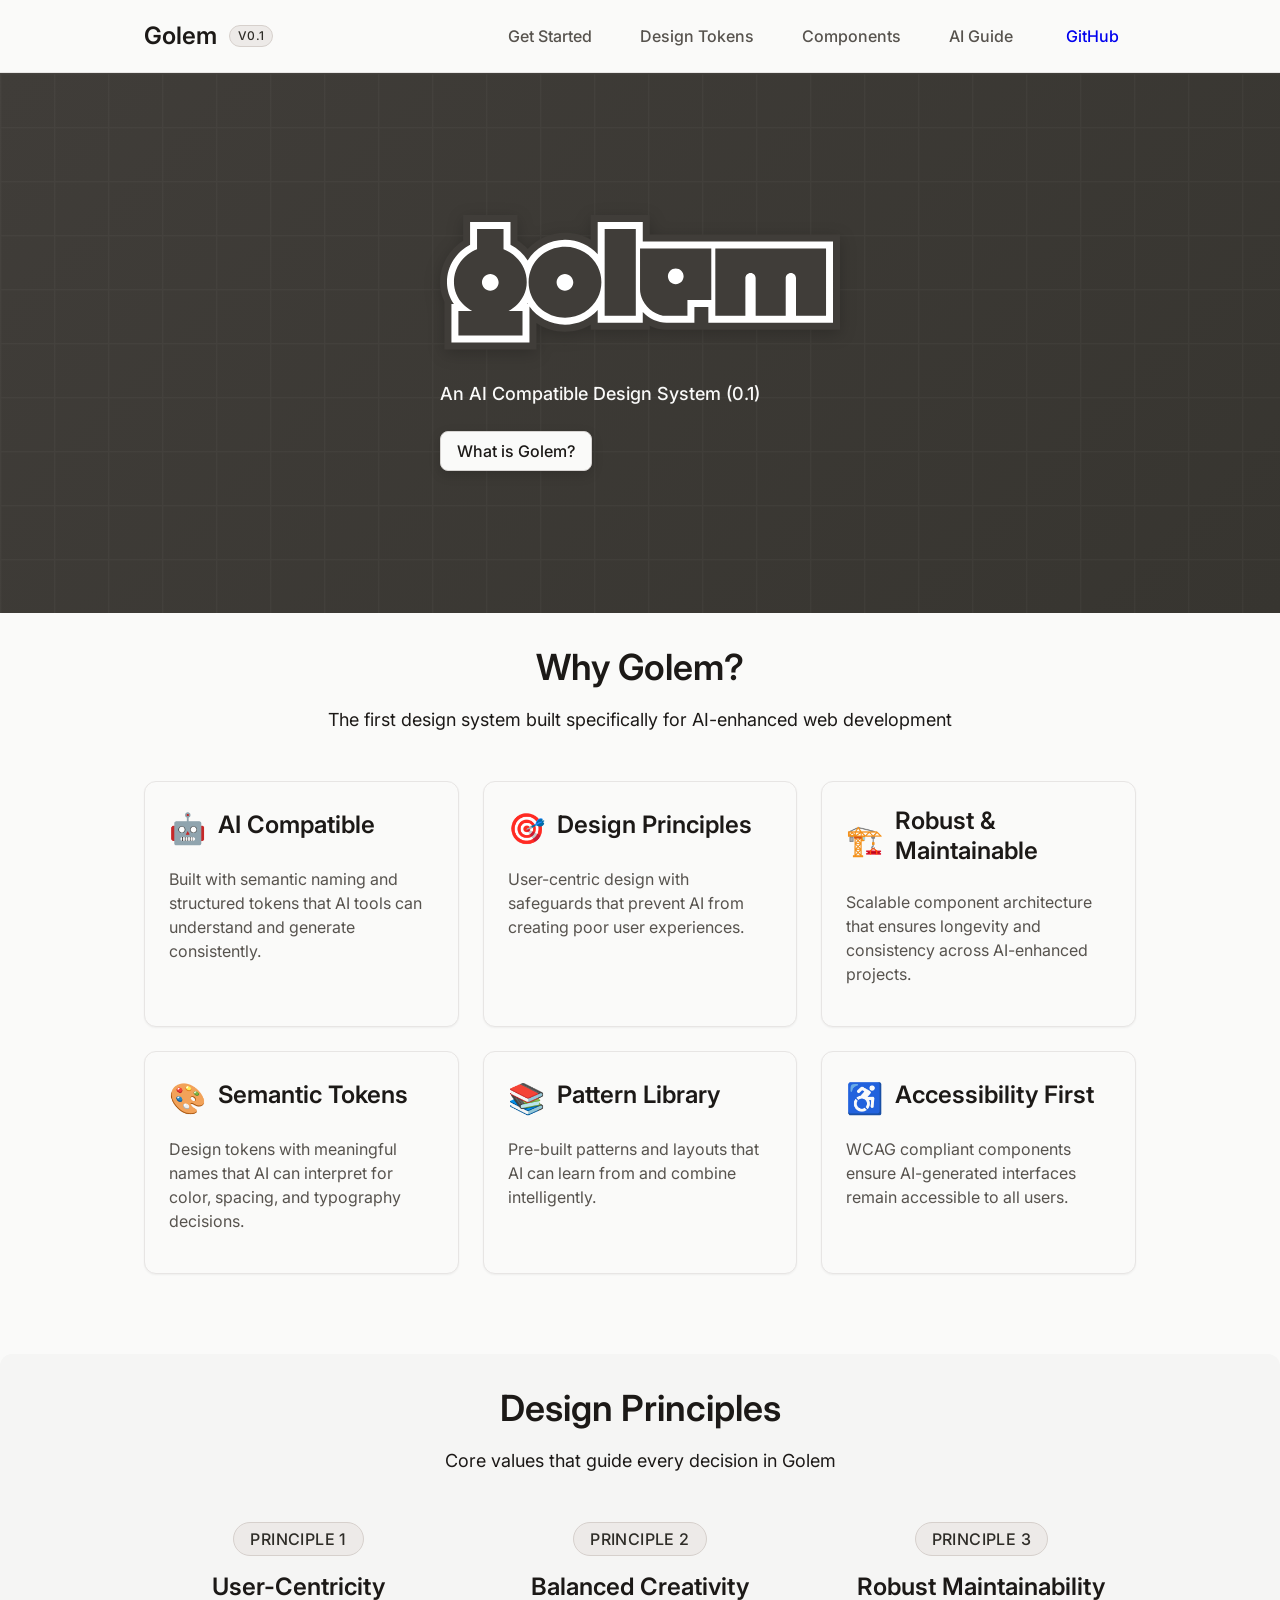
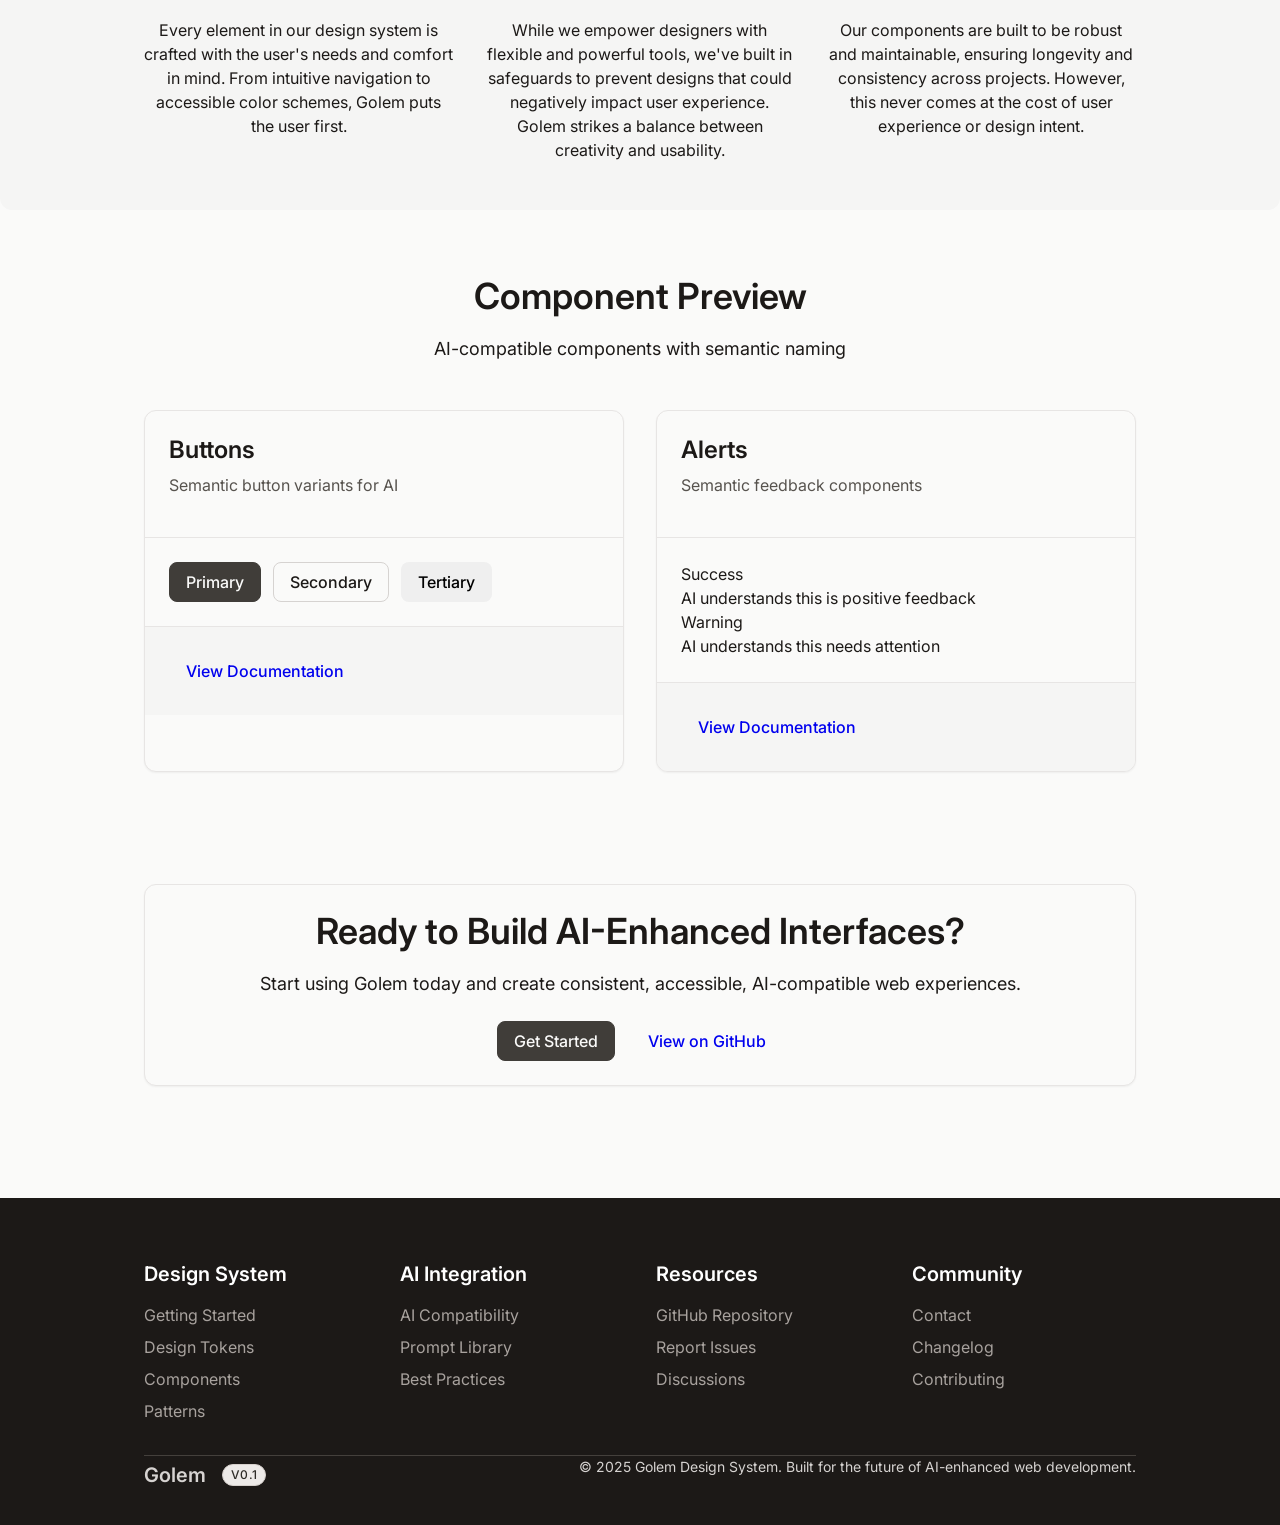
==== index.html @ 15b03de2 "Initial Commit" ====
<!DOCTYPE html>
<html lang="en">
<head>
    <meta charset="UTF-8">
    <meta name="viewport" content="width=device-width, initial-scale=1.0">
    <meta name="description" content="Golem Design System - An AI Compatible Design System for building consistent, accessible web interfaces">
    <meta name="keywords" content="design system, AI compatible, components, CSS, accessibility, web development">
    
    <!-- Open Graph -->
    <meta property="og:title" content="Golem Design System">
    <meta property="og:description" content="An AI Compatible Design System">
    <meta property="og:type" content="website">
    <meta property="og:url" content="https://golem-ai.netlify.app">
    
    <title>Golem Design System - An AI Compatible Design System</title>
    
    <!-- Design System CSS -->
    <link rel="stylesheet" href="css/golem-tokens.css">
    <link rel="stylesheet" href="css/golem-foundation.css">
    <link rel="stylesheet" href="css/golem-components.css">
    <link rel="stylesheet" href="css/site.css">
    
    <!-- Fonts -->
    <link rel="preconnect" href="https://fonts.googleapis.com">
    <link rel="preconnect" href="https://fonts.gstatic.com" crossorigin>
    <link href="https://fonts.googleapis.com/css2?family=Inter:wght@300;400;500;600;700&display=swap" rel="stylesheet">
</head>
<body>
    <!-- Skip Link for Accessibility -->
    <a href="#main-content" class="golem-sr-only golem-sr-only--focusable">Skip to main content</a>

    <!-- Header -->
    <header class="golem-navbar" role="banner">
        <div class="golem-container">
            <div class="golem-flex golem-items-center golem-justify-between">
                <div class="golem-flex golem-items-center golem-gap-3">
                    <a href="/" class="golem-navbar__brand">
                        <strong class="golem-text-headline-medium">Golem</strong>
                    </a>
                    <span class="golem-badge golem-badge--primary golem-badge--sm">v0.1</span>
                </div>
                
                <nav class="golem-navbar__nav" role="navigation" aria-label="Main navigation">
                    <a href="pages/getting-started.html" class="golem-navbar__link">Get Started</a>
                    <a href="pages/design-tokens/colors.html" class="golem-navbar__link">Design Tokens</a>
                    <a href="pages/components/buttons.html" class="golem-navbar__link">Components</a>
                    <a href="pages/ai-integration/overview.html" class="golem-navbar__link">AI Guide</a>
                    <a href="https://github.com/your-org/golem-design-system" class="golem-btn golem-btn--tertiary golem-btn--sm" target="_blank" rel="noopener">
                        GitHub
                    </a>
                </nav>

                <!-- Mobile menu button -->
                <button class="golem-btn golem-btn--tertiary golem-btn--icon golem-navbar__mobile-toggle" 
                        aria-label="Toggle navigation menu" 
                        aria-expanded="false"
                        data-mobile-menu-toggle>
                    <svg width="20" height="20" viewBox="0 0 20 20" fill="currentColor">
                        <path fill-rule="evenodd" d="M3 5a1 1 0 011-1h12a1 1 0 110 2H4a1 1 0 01-1-1zM3 10a1 1 0 011-1h12a1 1 0 110 2H4a1 1 0 01-1-1zM3 15a1 1 0 011-1h12a1 1 0 110 2H4a1 1 0 01-1-1z" clip-rule="evenodd"></path>
                    </svg>
                </button>
            </div>

            <!-- Mobile menu -->
            <div class="golem-navbar__mobile-menu" data-mobile-menu>
                <nav class="golem-flex golem-flex-col golem-gap-4 golem-p-4">
                    <a href="pages/getting-started.html" class="golem-navbar__link">Get Started</a>
                    <a href="pages/design-tokens/colors.html" class="golem-navbar__link">Design Tokens</a>
                    <a href="pages/components/buttons.html" class="golem-navbar__link">Components</a>
                    <a href="pages/ai-integration/overview.html" class="golem-navbar__link">AI Guide</a>
                </nav>
            </div>
        </div>
    </header>

    <!-- Main Content -->
    <main id="main-content" role="main">
        <!-- Hero Section -->
        <!-- Updated Hero Section -->
<section class="golem-hero">
    <div class="golem-container">
        <div class="golem-flex golem-flex-col golem-items-center golem-gap-8 golem-text-center">
            <header>
                <!-- Logo SVG -->
                <div class="golem-hero__logo golem-mb-6">
                    <img src="hero-logo.svg" 
                         alt="Golem Design System Logo" 
                         class="golem-hero__logo-image"
                         width="400" 
                         height="120">
                </div>
                
                <p class="golem-text-body-large golem-hero__subtitle golem-mb-4">
                    An AI Compatible Design System (0.1)
                </p>
                
                <div class="golem-hero__cta">
                    <button class="golem-btn golem-btn--secondary golem-btn--lg">
                        What is Golem?
                    </button>
                </div>
            </header>
        </div>
    </div>
</section>

        <!-- Features Section -->
        <section class="golem-section" aria-labelledby="features-heading">
            <div class="golem-container">
                <header class="text-center golem-mb-12">
                    <h2 id="features-heading" class="golem-text-display-small golem-mb-4">
                        Why Golem?
                    </h2>
                    <p class="golem-text-body-large">
                        The first design system built specifically for AI-enhanced web development
                    </p>
                </header>
                
                <div class="golem-grid golem-grid-cols-1 golem-grid-cols-md-2 golem-grid-cols-lg-3 golem-gap-6">
                    <article class="golem-card">
                        <div class="golem-card__body">
                            <div class="golem-flex golem-items-center golem-gap-3 golem-mb-4">
                                <div class="golem-text-3xl" aria-hidden="true">🤖</div>
                                <h3 class="golem-card__title golem-mb-0">AI Compatible</h3>
                            </div>
                            <p class="golem-card__subtitle golem-mb-0">
                                Built with semantic naming and structured tokens that AI tools can understand and generate consistently.
                            </p>
                        </div>
                    </article>

                    <article class="golem-card">
                        <div class="golem-card__body">
                            <div class="golem-flex golem-items-center golem-gap-3 golem-mb-4">
                                <div class="golem-text-3xl" aria-hidden="true">🎯</div>
                                <h3 class="golem-card__title golem-mb-0">Design Principles</h3>
                            </div>
                            <p class="golem-card__subtitle golem-mb-0">
                                User-centric design with safeguards that prevent AI from creating poor user experiences.
                            </p>
                        </div>
                    </article>

                    <article class="golem-card">
                        <div class="golem-card__body">
                            <div class="golem-flex golem-items-center golem-gap-3 golem-mb-4">
                                <div class="golem-text-3xl" aria-hidden="true">🏗️</div>
                                <h3 class="golem-card__title golem-mb-0">Robust & Maintainable</h3>
                            </div>
                            <p class="golem-card__subtitle golem-mb-0">
                                Scalable component architecture that ensures longevity and consistency across AI-enhanced projects.
                            </p>
                        </div>
                    </article>

                    <article class="golem-card">
                        <div class="golem-card__body">
                            <div class="golem-flex golem-items-center golem-gap-3 golem-mb-4">
                                <div class="golem-text-3xl" aria-hidden="true">🎨</div>
                                <h3 class="golem-card__title golem-mb-0">Semantic Tokens</h3>
                            </div>
                            <p class="golem-card__subtitle golem-mb-0">
                                Design tokens with meaningful names that AI can interpret for color, spacing, and typography decisions.
                            </p>
                        </div>
                    </article>

                    <article class="golem-card">
                        <div class="golem-card__body">
                            <div class="golem-flex golem-items-center golem-gap-3 golem-mb-4">
                                <div class="golem-text-3xl" aria-hidden="true">📚</div>
                                <h3 class="golem-card__title golem-mb-0">Pattern Library</h3>
                            </div>
                            <p class="golem-card__subtitle golem-mb-0">
                                Pre-built patterns and layouts that AI can learn from and combine intelligently.
                            </p>
                        </div>
                    </article>

                    <article class="golem-card">
                        <div class="golem-card__body">
                            <div class="golem-flex golem-items-center golem-gap-3 golem-mb-4">
                                <div class="golem-text-3xl" aria-hidden="true">♿</div>
                                <h3 class="golem-card__title golem-mb-0">Accessibility First</h3>
                            </div>
                            <p class="golem-card__subtitle golem-mb-0">
                                WCAG compliant components ensure AI-generated interfaces remain accessible to all users.
                            </p>
                        </div>
                    </article>
                </div>
            </div>
        </section>

        <!-- Design Principles Section -->
        <section class="golem-section golem-section--secondary" aria-labelledby="principles-heading">
            <div class="golem-container">
                <header class="text-center golem-mb-12">
                    <h2 id="principles-heading" class="golem-text-display-small golem-mb-4">
                        Design Principles
                    </h2>
                    <p class="golem-text-body-large">
                        Core values that guide every decision in Golem
                    </p>
                </header>
                
                <div class="golem-grid golem-grid-cols-1 golem-grid-cols-lg-3 golem-gap-8">
                    <article class="text-center">
                        <div class="golem-badge golem-badge--primary golem-badge--lg golem-mb-4">
                            Principle 1
                        </div>
                        <h3 class="golem-text-headline-medium golem-mb-4">
                            User-Centricity
                        </h3>
                        <p class="golem-text-body-medium">
                            Every element in our design system is crafted with the user's needs and comfort in mind. 
                            From intuitive navigation to accessible color schemes, Golem puts the user first.
                        </p>
                    </article>

                    <article class="text-center">
                        <div class="golem-badge golem-badge--primary golem-badge--lg golem-mb-4">
                            Principle 2
                        </div>
                        <h3 class="golem-text-headline-medium golem-mb-4">
                            Balanced Creativity
                        </h3>
                        <p class="golem-text-body-medium">
                            While we empower designers with flexible and powerful tools, we've built in safeguards 
                            to prevent designs that could negatively impact user experience. Golem strikes a balance 
                            between creativity and usability.
                        </p>
                    </article>

                    <article class="text-center">
                        <div class="golem-badge golem-badge--primary golem-badge--lg golem-mb-4">
                            Principle 3
                        </div>
                        <h3 class="golem-text-headline-medium golem-mb-4">
                            Robust Maintainability
                        </h3>
                        <p class="golem-text-body-medium">
                            Our components are built to be robust and maintainable, ensuring longevity and consistency 
                            across projects. However, this never comes at the cost of user experience or design intent.
                        </p>
                    </article>
                </div>
            </div>
        </section>

        <!-- Component Preview Section -->
        <section class="golem-section" aria-labelledby="preview-heading">
            <div class="golem-container">
                <header class="text-center golem-mb-12">
                    <h2 id="preview-heading" class="golem-text-display-small golem-mb-4">
                        Component Preview
                    </h2>
                    <p class="golem-text-body-large">
                        AI-compatible components with semantic naming
                    </p>
                </header>
                
                <div class="golem-grid golem-grid-cols-1 golem-grid-cols-lg-2 golem-gap-8">
                    <!-- Buttons Preview -->
                    <div class="golem-card">
                        <div class="golem-card__header">
                            <h3 class="golem-card__title">Buttons</h3>
                            <p class="golem-card__subtitle">Semantic button variants for AI</p>
                        </div>
                        <div class="golem-card__body">
                            <div class="golem-flex golem-gap-3 golem-flex-wrap">
                                <button class="golem-btn golem-btn--primary">Primary</button>
                                <button class="golem-btn golem-btn--secondary">Secondary</button>
                                <button class="golem-btn golem-btn--tertiary">Tertiary</button>
                            </div>
                        </div>
                        <div class="golem-card__footer">
                            <a href="pages/components/buttons.html" class="golem-btn golem-btn--tertiary golem-btn--sm">
                                View Documentation
                            </a>
                        </div>
                    </div>

                    <!-- Alerts Preview -->
                    <div class="golem-card">
                        <div class="golem-card__header">
                            <h3 class="golem-card__title">Alerts</h3>
                            <p class="golem-card__subtitle">Semantic feedback components</p>
                        </div>
                        <div class="golem-card__body">
                            <div class="golem-alert golem-alert--success golem-mb-3">
                                <div class="golem-alert__content">
                                    <div class="golem-alert__title">Success</div>
                                    <div class="golem-alert__description">AI understands this is positive feedback</div>
                                </div>
                            </div>
                            <div class="golem-alert golem-alert--warning">
                                <div class="golem-alert__content">
                                    <div class="golem-alert__title">Warning</div>
                                    <div class="golem-alert__description">AI understands this needs attention</div>
                                </div>
                            </div>
                        </div>
                        <div class="golem-card__footer">
                            <a href="pages/components/alerts.html" class="golem-btn golem-btn--tertiary golem-btn--sm">
                                View Documentation
                            </a>
                        </div>
                    </div>
                </div>
            </div>
        </section>

        <!-- Call to Action -->
        <section class="golem-section">
            <div class="golem-container">
                <div class="golem-card golem-card--raised">
                    <div class="golem-card__body text-center">
                        <h2 class="golem-text-display-small golem-mb-4">
                            Ready to Build AI-Enhanced Interfaces?
                        </h2>
                        <p class="golem-text-body-large golem-mb-6">
                            Start using Golem today and create consistent, accessible, AI-compatible web experiences.
                        </p>
                        <div class="golem-flex golem-justify-center golem-gap-4 golem-flex-wrap">
                            <a href="pages/getting-started.html" class="golem-btn golem-btn--primary golem-btn--lg">
                                Get Started
                            </a>
                            <a href="https://github.com/your-org/golem-design-system" 
                               class="golem-btn golem-btn--tertiary golem-btn--lg"
                               target="_blank" rel="noopener">
                                View on GitHub
                            </a>
                        </div>
                    </div>
                </div>
            </div>
        </section>
    </main>

    <!-- Footer -->
    <footer class="golem-footer" role="contentinfo">
        <div class="golem-container">
            <div class="golem-grid golem-grid-cols-1 golem-grid-cols-md-2 golem-grid-cols-lg-4 golem-gap-8 golem-mb-8">
                <!-- Design System Links -->
                <div>
                    <h3 class="golem-text-headline-small golem-mb-4">Design System</h3>
                    <nav class="golem-flex golem-flex-col golem-gap-2">
                        <a href="pages/getting-started.html" class="golem-footer__link">Getting Started</a>
                        <a href="pages/design-tokens/colors.html" class="golem-footer__link">Design Tokens</a>
                        <a href="pages/components/buttons.html" class="golem-footer__link">Components</a>
                        <a href="pages/patterns/hero-sections.html" class="golem-footer__link">Patterns</a>
                    </nav>
                </div>

                <!-- AI Integration Links -->
                <div>
                    <h3 class="golem-text-headline-small golem-mb-4">AI Integration</h3>
                    <nav class="golem-flex golem-flex-col golem-gap-2">
                        <a href="pages/ai-integration/overview.html" class="golem-footer__link">AI Compatibility</a>
                        <a href="pages/ai-integration/prompt-library.html" class="golem-footer__link">Prompt Library</a>
                        <a href="pages/ai-integration/best-practices.html" class="golem-footer__link">Best Practices</a>
                    </nav>
                </div>

                <!-- Resources -->
                <div>
                    <h3 class="golem-text-headline-small golem-mb-4">Resources</h3>
                    <nav class="golem-flex golem-flex-col golem-gap-2">
                        <a href="https://github.com/your-org/golem-design-system" 
                           class="golem-footer__link" target="_blank" rel="noopener">
                            GitHub Repository
                        </a>
                        <a href="https://github.com/your-org/golem-design-system/issues" 
                           class="golem-footer__link" target="_blank" rel="noopener">
                            Report Issues
                        </a>
                        <a href="https://github.com/your-org/golem-design-system/discussions" 
                           class="golem-footer__link" target="_blank" rel="noopener">
                            Discussions
                        </a>
                    </nav>
                </div>

                <!-- Community -->
                <div>
                    <h3 class="golem-text-headline-small golem-mb-4">Community</h3>
                    <nav class="golem-flex golem-flex-col golem-gap-2">
                        <a href="mailto:hello@golem-design-system.com" class="golem-footer__link">Contact</a>
                        <a href="pages/changelog.html" class="golem-footer__link">Changelog</a>
                        <a href="pages/contributing.html" class="golem-footer__link">Contributing</a>
                    </nav>
                </div>
            </div>

            <!-- Footer Bottom -->
            <div class="golem-flex golem-items-center golem-justify-between golem-pt-8 golem-border-t">
                <div class="golem-flex golem-items-center golem-gap-4">
                    <strong class="golem-text-headline-small">Golem</strong>
                    <span class="golem-badge golem-badge--primary golem-badge--sm">v0.1</span>
                </div>
                
                <p class="golem-text-body-small golem-color-text-tertiary">
                    © 2025 Golem Design System. Built for the future of AI-enhanced web development.
                </p>
            </div>
        </div>
    </footer>

    <!-- JavaScript -->
    <script src="js/golem-components.js"></script>
    <script src="js/site.js"></script>
</body>
</html>
---- css/golem-tokens.css ----
/**
 * GOLEM DESIGN SYSTEM - DESIGN TOKENS
 * Copy this entire content into your css/golem-tokens.css file
 */

:root {
  /* Primary Color Scale - Based on #403D39 */
  --golem-color-primary-50: #f7f6f5;   /* Very light warm gray */
  --golem-color-primary-100: #edeae8;  /* Light warm gray */
  --golem-color-primary-200: #d6d0cc;  /* Lighter warm gray */
  --golem-color-primary-300: #b8aea6;  /* Medium light warm gray */
  --golem-color-primary-400: #928579;  /* Medium warm gray */
  --golem-color-primary-500: #403D39;  /* Your primary color */
  --golem-color-primary-600: #373530;  /* Darker than primary */
  --golem-color-primary-700: #2e2c27;  /* Much darker */
  --golem-color-primary-800: #25231f;  /* Very dark */
  --golem-color-primary-900: #1c1a17;  /* Nearly black */
  --golem-color-primary-950: #0f0e0c;  /* Almost black */

  /* Warm Secondary Colors - Harmonious with brown */
  --golem-color-secondary-50: #fefaf8;  /* Warm white */
  --golem-color-secondary-100: #fdf4ed; /* Very light warm */
  --golem-color-secondary-200: #fce4d1; /* Light warm peach */
  --golem-color-secondary-300: #f9c5a1; /* Warm peach */
  --golem-color-secondary-400: #f49e6b; /* Medium orange */
  --golem-color-secondary-500: #ea7a47; /* Warm orange */
  --golem-color-secondary-600: #d16229; /* Burnt orange */
  --golem-color-secondary-700: #b04d1f; /* Deep orange */

  /* Neutral Colors - Warmer grays to complement brown */
  --golem-color-gray-50: #fafaf9;    /* Warm white */
  --golem-color-gray-100: #f5f5f4;   /* Very light warm gray */
  --golem-color-gray-200: #e7e5e4;   /* Light warm gray */
  --golem-color-gray-300: #d6d3d1;   /* Medium light warm gray */
  --golem-color-gray-400: #a8a29e;   /* Medium warm gray */
  --golem-color-gray-500: #78716c;   /* Medium-dark warm gray */
  --golem-color-gray-600: #57534e;   /* Dark warm gray */
  --golem-color-gray-700: #44403c;   /* Very dark warm gray */
  --golem-color-gray-800: #292524;   /* Nearly black warm */
  --golem-color-gray-900: #1c1917;   /* Almost black warm */
  --golem-color-gray-950: #0c0a09;   /* Black warm */
  
  --golem-color-white: #ffffff;
  --golem-color-black: #000000;
  
  /* Semantic Colors - Updated for brown theme */
  --golem-color-success-light: #f0fdf4;
  --golem-color-success-base: #16a34a;
  --golem-color-success-strong: #15803d;
  
  --golem-color-warning-light: #fffbeb;
  --golem-color-warning-base: #f59e0b;
  --golem-color-warning-strong: #d97706;
  
  --golem-color-error-light: #fef2f2;
  --golem-color-error-base: #dc2626;
  --golem-color-error-strong: #b91c1c;
  
  --golem-color-info-light: #eff6ff;
  --golem-color-info-base: #2563eb;
  --golem-color-info-strong: #1d4ed8;

  /* Surface Colors - Using warm neutrals */
  --golem-color-surface-base: #fafaf9;      /* Warm white background */
  --golem-color-surface-raised: #f5f5f4;    /* Slightly elevated */
  --golem-color-surface-overlay: #ffffff;    /* Pure white for overlays */
  
  /* Border Colors */
  --golem-color-border-base: #e7e5e4;       /* Warm light border */
  --golem-color-border-strong: #d6d3d1;     /* Stronger warm border */
  
  /* Text Colors - High contrast with warm undertones */
  --golem-color-text-primary: #1c1917;      /* Near black warm */
  --golem-color-text-secondary: #57534e;    /* Dark warm gray */
  --golem-color-text-tertiary: #78716c;     /* Medium warm gray */
  --golem-color-text-inverse: #fafaf9;      /* Warm white on dark */
  --golem-color-text-link: #403D39;         /* Primary color for links */
  --golem-color-text-link-hover: #2e2c27;   /* Darker on hover */

  /* Typography */
  --golem-font-sans: 'Inter', -apple-system, BlinkMacSystemFont, 'Segoe UI', 'Roboto', sans-serif;
  --golem-font-mono: 'JetBrains Mono', 'Fira Code', monospace;
  
  --golem-text-xs: 0.75rem;
  --golem-text-sm: 0.875rem;
  --golem-text-base: 1rem;
  --golem-text-lg: 1.125rem;
  --golem-text-xl: 1.25rem;
  --golem-text-2xl: 1.5rem;
  --golem-text-3xl: 1.875rem;
  --golem-text-4xl: 2.25rem;
  --golem-text-5xl: 3rem;
  
  --golem-text-body-small: var(--golem-text-sm);
  --golem-text-body-medium: var(--golem-text-base);
  --golem-text-body-large: var(--golem-text-lg);
  --golem-text-display-large: var(--golem-text-5xl);
  --golem-text-display-medium: var(--golem-text-4xl);
  --golem-text-headline-medium: var(--golem-text-2xl);
  --golem-text-headline-small: var(--golem-text-xl);
  
  --golem-font-light: 300;
  --golem-font-normal: 400;
  --golem-font-medium: 500;
  --golem-font-semibold: 600;
  --golem-font-bold: 700;
  
  --golem-leading-tight: 1.25;
  --golem-leading-normal: 1.5;
  --golem-leading-relaxed: 1.625;
  
  /* Spacing */
  --golem-space-1: 0.25rem;
  --golem-space-2: 0.5rem;
  --golem-space-3: 0.75rem;
  --golem-space-4: 1rem;
  --golem-space-5: 1.25rem;
  --golem-space-6: 1.5rem;
  --golem-space-8: 2rem;
  --golem-space-10: 2.5rem;
  --golem-space-12: 3rem;
  --golem-space-16: 4rem;
  --golem-space-20: 5rem;
  
  /* Border Radius */
  --golem-radius-none: 0;
  --golem-radius-sm: 0.125rem;
  --golem-radius-base: 0.25rem;
  --golem-radius-md: 0.375rem;
  --golem-radius-lg: 0.5rem;
  --golem-radius-xl: 0.75rem;
  --golem-radius-2xl: 1rem;
  --golem-radius-full: 9999px;
  
  /* Shadows */
  --golem-shadow-sm: 0 1px 2px 0 rgb(0 0 0 / 0.05);
  --golem-shadow-base: 0 1px 3px 0 rgb(0 0 0 / 0.1), 0 1px 2px -1px rgb(0 0 0 / 0.1);
  --golem-shadow-md: 0 4px 6px -1px rgb(0 0 0 / 0.1), 0 2px 4px -2px rgb(0 0 0 / 0.1);
  --golem-shadow-lg: 0 10px 15px -3px rgb(0 0 0 / 0.1), 0 4px 6px -4px rgb(0 0 0 / 0.1);
  
  /* Animation */
  --golem-duration-fast: 150ms;
  --golem-duration-base: 200ms;
  --golem-duration-slow: 300ms;
  --golem-easing-ease-out: cubic-bezier(0, 0, 0.2, 1);
}
---- css/golem-components.css ----
/**
 * GOLEM DESIGN SYSTEM - COMPONENTS
 * Copy this entire content into your css/golem-components.css file
 */

/* Buttons */
.golem-btn {
  display: inline-flex;
  align-items: center;
  justify-content: center;
  gap: var(--golem-space-2);
  font-family: var(--golem-font-sans);
  font-weight: var(--golem-font-medium);
  text-decoration: none;
  text-align: center;
  white-space: nowrap;
  height: 2.5rem;
  padding: 0 var(--golem-space-4);
  border: 1px solid transparent;
  border-radius: var(--golem-radius-lg);
  cursor: pointer;
  transition: all var(--golem-duration-base) var(--golem-easing-ease-out);
  user-select: none;
  font-size: var(--golem-text-body-medium);
}

.golem-btn--primary {
  background-color: var(--golem-color-primary-500);
  color: var(--golem-color-text-inverse);
  border-color: var(--golem-color-primary-500);
}

.golem-btn--primary:hover {
  background-color: var(--golem-color-primary-600);
  border-color: var(--golem-color-primary-600);
  transform: translateY(-1px);
  box-shadow: var(--golem-shadow-md);
}

.golem-btn--secondary {
  background-color: var(--golem-color-surface-base);
  color: var(--golem-color-text-primary);
  border-color: var(--golem-color-border-strong);
}

.golem-btn--secondary:hover {
  background-color: var(--golem-color-surface-raised);
  transform: translateY(-1px);
  box-shadow: var(--golem-shadow-md);
}

/* Cards */
.golem-card {
  background-color: var(--golem-color-surface-base);
  border: 1px solid var(--golem-color-border-base);
  border-radius: var(--golem-radius-xl);
  box-shadow: var(--golem-shadow-sm);
  overflow: hidden;
  transition: all var(--golem-duration-base) var(--golem-easing-ease-out);
}

.golem-card:hover {
  box-shadow: var(--golem-shadow-md);
  transform: translateY(-2px);
}

.golem-card__body {
  padding: var(--golem-space-6);
}

.golem-card__header {
  padding: var(--golem-space-6);
  border-bottom: 1px solid var(--golem-color-border-base);
}

.golem-card__footer {
  padding: var(--golem-space-6);
  border-top: 1px solid var(--golem-color-border-base);
  background-color: var(--golem-color-surface-raised);
}

.golem-card__title {
  font-size: var(--golem-text-headline-medium);
  font-weight: var(--golem-font-semibold);
  color: var(--golem-color-text-primary);
  margin-bottom: var(--golem-space-2);
}

.golem-card__subtitle {
  font-size: var(--golem-text-body-medium);
  color: var(--golem-color-text-secondary);
  margin-bottom: var(--golem-space-4);
}

/* Badges */
.golem-badge {
  display: inline-flex;
  align-items: center;
  justify-content: center;
  padding: var(--golem-space-1) var(--golem-space-3);
  font-size: var(--golem-text-body-small);
  font-weight: var(--golem-font-medium);
  line-height: 1;
  border-radius: var(--golem-radius-full);
  text-transform: uppercase;
  letter-spacing: 0.025em;
}

.golem-badge--primary {
  background-color: var(--golem-color-primary-100);
  color: var(--golem-color-primary-700);
  border: 1px solid var(--golem-color-primary-200);
}

.golem-badge--sm {
  padding: var(--golem-space-1) var(--golem-space-2);
  font-size: var(--golem-text-xs);
}

.golem-badge--lg {
  padding: var(--golem-space-2) var(--golem-space-4);
  font-size: var(--golem-text-body-medium);
}

/* Sections */
.golem-section {
  margin-bottom: var(--golem-space-12);
  padding: var(--golem-space-8) 0;
}

.golem-section--secondary {
  background-color: var(--golem-color-surface-raised);
  padding: var(--golem-space-8) 0;
  border-radius: var(--golem-radius-xl);
  margin: var(--golem-space-8) 0;
}

/* Responsive adjustments */
@media (min-width: 768px) {
  .golem-grid-cols-md-2 {
    grid-template-columns: repeat(2, minmax(0, 1fr));
  }
  
  .golem-grid-cols-md-3 {
    grid-template-columns: repeat(3, minmax(0, 1fr));
  }
}

@media (min-width: 1024px) {
  .golem-grid-cols-lg-2 {
    grid-template-columns: repeat(2, minmax(0, 1fr));
  }
  
  .golem-grid-cols-lg-3 {
    grid-template-columns: repeat(3, minmax(0, 1fr));
  }
  
  .golem-grid-cols-lg-4 {
    grid-template-columns: repeat(4, minmax(0, 1fr));
  }
}
---- css/site.css ----
/**
 * site.css
 * Site-specific styles for Golem Design System documentation
 */

/* ===================================================================
   CUSTOM FONT INTEGRATION
   ================================================================ */

:root {
  /* Update font family with Inter */
  --golem-font-sans: 'Inter', -apple-system, BlinkMacSystemFont, 'Segoe UI', 'Roboto', 
                      'Helvetica Neue', Arial, sans-serif;
}

/* ===================================================================
   SITE LAYOUT COMPONENTS
   ================================================================ */

/* Navigation Bar */
.golem-navbar {
  background-color: var(--golem-color-surface-base);
  border-bottom: 1px solid var(--golem-color-border-base);
  padding: var(--golem-space-4) 0;
  position: sticky;
  top: 0;
  z-index: 50;
  backdrop-filter: blur(8px);
  background-color: color-mix(in srgb, var(--golem-color-surface-base) 95%, transparent);
}

.golem-navbar__brand {
  text-decoration: none;
  color: var(--golem-color-text-primary);
  font-weight: var(--golem-font-bold);
  transition: color var(--golem-duration-base) var(--golem-easing-ease-out);
}

.golem-navbar__brand:hover {
  color: var(--golem-color-primary-600);
}

.golem-navbar__nav {
  display: flex;
  align-items: center;
  gap: var(--golem-space-6);
}

.golem-navbar__link {
  color: var(--golem-color-text-secondary);
  text-decoration: none;
  font-weight: var(--golem-font-medium);
  padding: var(--golem-space-2) var(--golem-space-3);
  border-radius: var(--golem-radius-base);
  transition: all var(--golem-duration-base) var(--golem-easing-ease-out);
}

.golem-navbar__link:hover {
  color: var(--golem-color-text-primary);
  background-color: var(--golem-color-surface-raised);
}

.golem-navbar__link[aria-current="page"] {
  color: var(--golem-color-primary-600);
  background-color: var(--golem-color-primary-50);
}

/* Mobile Navigation */
.golem-navbar__mobile-toggle {
  display: none;
}

.golem-navbar__mobile-menu {
  display: none;
  background-color: var(--golem-color-surface-base);
  border-top: 1px solid var(--golem-color-border-base);
  margin-top: var(--golem-space-4);
}

.golem-navbar__mobile-menu.is-open {
  display: block;
}

@media (max-width: 768px) {
  .golem-navbar__nav {
    display: none;
  }
  
  .golem-navbar__mobile-toggle {
    display: flex;
  }
}

/* ===================================================================
   HERO SECTION - Updated for Logo Design
   ================================================================ */

/* ===================================================================
   HERO SECTION - Updated for New Color Scheme
   ================================================================ */

.golem-hero {
  background: linear-gradient(135deg, var(--golem-color-primary-500) 0%, var(--golem-color-primary-600) 100%);
  color: var(--golem-color-text-inverse);
  padding: var(--golem-space-20) 0;
  position: relative;
  overflow: hidden;
  min-height: 60vh;
  display: flex;
  align-items: center;
}

.golem-hero::before {
  content: '';
  position: absolute;
  top: 0;
  left: 0;
  right: 0;
  bottom: 0;
  background: url('data:image/svg+xml,<svg xmlns="http://www.w3.org/2000/svg" viewBox="0 0 100 100"><defs><pattern id="grid" width="10" height="10" patternUnits="userSpaceOnUse"><path d="M 10 0 L 0 0 0 10" fill="none" stroke="rgba(255,255,255,0.1)" stroke-width="0.5"/></pattern></defs><rect width="100" height="100" fill="url(%23grid)"/></svg>');
  opacity: 0.3;
}

.golem-hero > .golem-container {
  position: relative;
  z-index: 1;
}

/* Logo Styling */
.golem-hero__logo {
  max-width: 500px;
  width: 100%;
  margin-bottom: var(--golem-space-6);
}

.golem-hero__logo-image {
  width: 100%;
  height: auto;
  max-width: 400px;
  filter: drop-shadow(0 4px 8px rgba(0, 0, 0, 0.2));
  transition: transform var(--golem-duration-slow) var(--golem-easing-ease-out);
}

.golem-hero__logo-image:hover {
  transform: scale(1.02);
}

/* Updated Subtitle Styling */
.golem-hero__subtitle {
  color: var(--golem-color-text-inverse);
  font-weight: var(--golem-font-medium);
  max-width: 600px;
  margin: 0 auto var(--golem-space-6);
  opacity: 0.9;
}

.golem-hero__description {
  color: var(--golem-color-text-inverse);
  opacity: 0.8;
  max-width: 700px;
  margin: var(--golem-space-4) auto 0;
}

/* CTA Button Container */
.golem-hero__cta {
  margin-top: var(--golem-space-4);
}

.golem-hero__cta .golem-btn {
  box-shadow: 0 4px 12px rgba(0, 0, 0, 0.15);
  transition: all var(--golem-duration-base) var(--golem-easing-ease-out);
}

.golem-hero__cta .golem-btn:hover {
  transform: translateY(-2px);
  box-shadow: 0 6px 16px rgba(0, 0, 0, 0.2);
}

/* Responsive Design for Hero */
@media (max-width: 768px) {
  .golem-hero {
    min-height: 50vh;
    padding: var(--golem-space-16) 0;
  }
  
  .golem-hero__logo {
    margin-bottom: var(--golem-space-4);
  }
  
  .golem-hero__logo-image {
    max-width: 300px;
  }
  
  .golem-hero__subtitle {
    font-size: var(--golem-text-body-medium);
    margin-bottom: var(--golem-space-4);
  }
  
  .golem-hero__cta .golem-btn--lg {
    padding: var(--golem-space-3) var(--golem-space-6);
    font-size: var(--golem-text-body-medium);
  }
}

@media (max-width: 480px) {
  .golem-hero {
    padding: var(--golem-space-12) 0;
  }
  
  .golem-hero__logo-image {
    max-width: 250px;
  }
  
  .golem-hero__subtitle {
    font-size: var(--golem-text-body-small);
  }
  
  .golem-hero__cta .golem-btn {
    width: 100%;
    max-width: 280px;
  }
}

/* Animation for logo entrance */
@keyframes logoFadeIn {
  from {
    opacity: 0;
    transform: translateY(20px) scale(0.95);
  }
  to {
    opacity: 1;
    transform: translateY(0) scale(1);
  }
}

.golem-hero__logo-image {
  animation: logoFadeIn 0.8s var(--golem-easing-ease-out) 0.2s both;
}

.golem-hero__subtitle {
  animation: logoFadeIn 0.8s var(--golem-easing-ease-out) 0.4s both;
}

.golem-hero__cta {
  animation: logoFadeIn 0.8s var(--golem-easing-ease-out) 0.6s both;
}

/* Reduced motion support */
@media (prefers-reduced-motion: reduce) {
  .golem-hero__logo-image,
  .golem-hero__subtitle,
  .golem-hero__cta {
    animation: none;
  }
  
  .golem-hero__logo-image:hover {
    transform: none;
  }
  
  .golem-hero__cta .golem-btn:hover {
    transform: none;
  }
}

/* ===================================================================
   FOOTER
   ================================================================ */

.golem-footer {
  background-color: var(--golem-color-gray-900);
  color: var(--golem-color-gray-300);
  padding: var(--golem-space-16) 0 var(--golem-space-8);
  margin-top: var(--golem-space-20);
}

.golem-footer h3 {
  color: var(--golem-color-white);
  font-weight: var(--golem-font-semibold);
}

.golem-footer__link {
  color: var(--golem-color-gray-400);
  text-decoration: none;
  transition: color var(--golem-duration-base) var(--golem-easing-ease-out);
}

.golem-footer__link:hover {
  color: var(--golem-color-white);
}

.golem-border-t {
  border-top: 1px solid var(--golem-color-gray-700);
}

/* ===================================================================
   DOCUMENTATION LAYOUT
   ================================================================ */

/* Page Layout */
.golem-page-layout {
  display: grid;
  grid-template-columns: 250px 1fr;
  gap: var(--golem-space-8);
  min-height: calc(100vh - 200px);
}

.golem-sidebar {
  background-color: var(--golem-color-surface-raised);
  padding: var(--golem-space-6);
  border-radius: var(--golem-radius-xl);
  height: fit-content;
  position: sticky;
  top: calc(var(--golem-navbar-height, 80px) + var(--golem-space-4));
}

.golem-main-content {
  min-width: 0; /* Prevent overflow */
}

@media (max-width: 768px) {
  .golem-page-layout {
    grid-template-columns: 1fr;
  }
  
  .golem-sidebar {
    position: static;
  }
}

/* Secondary Navigation */
.golem-nav-secondary h3 {
  font-size: var(--golem-text-body-medium);
  font-weight: var(--golem-font-semibold);
  margin-bottom: var(--golem-space-3);
  color: var(--golem-color-text-primary);
}

.golem-nav-secondary ul {
  list-style: none;
  padding: 0;
  margin: 0;
}

.golem-nav-secondary li {
  margin-bottom: var(--golem-space-1);
}

.golem-nav-secondary a {
  display: block;
  padding: var(--golem-space-2) var(--golem-space-3);
  color: var(--golem-color-text-secondary);
  text-decoration: none;
  border-radius: var(--golem-radius-base);
  font-size: var(--golem-text-body-small);
  transition: all var(--golem-duration-base) var(--golem-easing-ease-out);
}

.golem-nav-secondary a:hover {
  background-color: var(--golem-color-surface-base);
  color: var(--golem-color-text-primary);
}

.golem-nav-secondary a[aria-current="page"] {
  background-color: var(--golem-color-primary-100);
  color: var(--golem-color-primary-700);
  font-weight: var(--golem-font-medium);
}

/* ===================================================================
   COMPONENT EXAMPLES
   ================================================================ */

/* Component Example Container */
.golem-example {
  border: 1px solid var(--golem-color-border-base);
  border-radius: var(--golem-radius-lg);
  overflow: hidden;
  margin: var(--golem-space-6) 0;
}

.golem-example__preview {
  padding: var(--golem-space-6);
  background-color: var(--golem-color-surface-base);
  border-bottom: 1px solid var(--golem-color-border-base);
}

.golem-example__code {
  background-color: var(--golem-color-surface-raised);
}

.golem-example__code pre {
  margin: 0;
  padding: var(--golem-space-4);
  background: none;
  border: none;
  border-radius: 0;
  font-size: var(--golem-text-sm);
  overflow-x: auto;
}

.golem-example__code code {
  background: none;
  border: none;
  padding: 0;
  color: var(--golem-color-text-primary);
}

/* Component Playground */
.golem-playground {
  border: 1px solid var(--golem-color-border-base);
  border-radius: var(--golem-radius-lg);
  overflow: hidden;
  margin: var(--golem-space-6) 0;
}

.golem-playground__controls {
  background-color: var(--golem-color-surface-raised);
  padding: var(--golem-space-4);
  border-bottom: 1px solid var(--golem-color-border-base);
  display: flex;
  gap: var(--golem-space-4);
  flex-wrap: wrap;
}

.golem-playground__controls label {
  display: flex;
  align-items: center;
  gap: var(--golem-space-2);
  font-size: var(--golem-text-body-small);
  cursor: pointer;
}

.golem-playground__preview {
  padding: var(--golem-space-6);
  background-color: var(--golem-color-surface-base);
  border-bottom: 1px solid var(--golem-color-border-base);
  text-align: center;
}

.golem-playground__code {
  background-color: var(--golem-color-surface-raised);
  padding: var(--golem-space-4);
}

/* ===================================================================
   CONTENT ENHANCEMENTS
   ================================================================ */

/* Table of Contents */
.golem-toc {
  background-color: var(--golem-color-surface-raised);
  border: 1px solid var(--golem-color-border-base);
  border-radius: var(--golem-radius-lg);
  padding: var(--golem-space-4);
  margin: var(--golem-space-6) 0;
}

.golem-toc h3 {
  margin-bottom: var(--golem-space-3);
  font-size: var(--golem-text-body-medium);
}

.golem-toc ul {
  list-style: none;
  padding: 0;
  margin: 0;
}

.golem-toc li {
  margin-bottom: var(--golem-space-1);
}

.golem-toc a {
  color: var(--golem-color-text-secondary);
  text-decoration: none;
  font-size: var(--golem-text-body-small);
}

.golem-toc a:hover {
  color: var(--golem-color-primary-600);
}

/* Design Token Tables */
.golem-token-table {
  width: 100%;
  border-collapse: collapse;
  margin: var(--golem-space-6) 0;
  font-size: var(--golem-text-body-small);
}

.golem-token-table th,
.golem-token-table td {
  padding: var(--golem-space-3) var(--golem-space-4);
  text-align: left;
  border-bottom: 1px solid var(--golem-color-border-base);
  vertical-align: middle;
}

.golem-token-table th {
  background-color: var(--golem-color-surface-raised);
  font-weight: var(--golem-font-semibold);
}

.golem-token-preview {
  display: inline-block;
  width: 32px;
  height: 32px;
  border-radius: var(--golem-radius-base);
  border: 1px solid var(--golem-color-border-base);
  margin-right: var(--golem-space-2);
}

.golem-token-code {
  font-family: var(--golem-font-mono);
  background-color: var(--golem-color-surface-raised);
  padding: var(--golem-space-1) var(--golem-space-2);
  border-radius: var(--golem-radius-sm);
  font-size: 0.85em;
}

/* AI Prompt Examples */
.golem-prompt-example {
  background-color: var(--golem-color-primary-50);
  border: 1px solid var(--golem-color-primary-200);
  border-radius: var(--golem-radius-lg);
  padding: var(--golem-space-4);
  margin: var(--golem-space-4) 0;
  position: relative;
}

.golem-prompt-example::before {
  content: "🤖 AI Prompt";
  display: block;
  font-size: var(--golem-text-xs);
  font-weight: var(--golem-font-semibold);
  color: var(--golem-color-primary-700);
  text-transform: uppercase;
  letter-spacing: 0.05em;
  margin-bottom: var(--golem-space-2);
}

.golem-prompt-example code {
  background: none;
  border: none;
  padding: 0;
  font-size: inherit;
  color: inherit;
}

/* Do/Don't Examples */
.golem-do-dont {
  display: grid;
  grid-template-columns: 1fr 1fr;
  gap: var(--golem-space-6);
  margin: var(--golem-space-6) 0;
}

.golem-do,
.golem-dont {
  padding: var(--golem-space-4);
  border-radius: var(--golem-radius-lg);
  border: 2px solid;
}

.golem-do {
  border-color: var(--golem-color-success-base);
  background-color: var(--golem-color-success-light);
}

.golem-do::before {
  content: "✅ Do";
  display: block;
  font-weight: var(--golem-font-semibold);
  color: var(--golem-color-success-strong);
  margin-bottom: var(--golem-space-2);
}

.golem-dont {
  border-color: var(--golem-color-error-base);
  background-color: var(--golem-color-error-light);
}

.golem-dont::before {
  content: "❌ Don't";
  display: block;
  font-weight: var(--golem-font-semibold);
  color: var(--golem-color-error-strong);
  margin-bottom: var(--golem-space-2);
}

@media (max-width: 768px) {
  .golem-do-dont {
    grid-template-columns: 1fr;
  }
}

/* ===================================================================
   UTILITY CLASSES
   ================================================================ */

/* Text utilities */
.text-center {
  text-align: center;
}

.text-left {
  text-align: left;
}

.text-right {
  text-align: right;
}

/* Column span utilities for grid */
.golem-col-span-2 {
  grid-column: span 2;
}

.golem-col-span-3 {
  grid-column: span 3;
}

.golem-col-span-4 {
  grid-column: span 4;
}

/* Responsive grid utilities */
@media (min-width: 768px) {
  .golem-grid-cols-md-2 {
    grid-template-columns: repeat(2, minmax(0, 1fr));
  }
  
  .golem-grid-cols-md-3 {
    grid-template-columns: repeat(3, minmax(0, 1fr));
  }
}

@media (min-width: 1024px) {
  .golem-grid-cols-lg-2 {
    grid-template-columns: repeat(2, minmax(0, 1fr));
  }
  
  .golem-grid-cols-lg-3 {
    grid-template-columns: repeat(3, minmax(0, 1fr));
  }
  
  .golem-grid-cols-lg-4 {
    grid-template-columns: repeat(4, minmax(0, 1fr));
  }
}

/* ===================================================================
   ACCESSIBILITY ENHANCEMENTS
   ================================================================ */

/* Skip link for keyboard navigation */
.golem-sr-only--focusable:focus {
  position: absolute;
  top: var(--golem-space-4);
  left: var(--golem-space-4);
  background-color: var(--golem-color-primary-500);
  color: var(--golem-color-text-inverse);
  padding: var(--golem-space-2) var(--golem-space-4);
  border-radius: var(--golem-radius-base);
  text-decoration: none;
  font-weight: var(--golem-font-semibold);
  z-index: 1000;
  clip: auto;
  width: auto;
  height: auto;
}

/* High contrast mode improvements */
@media (prefers-contrast: high) {
  .golem-navbar {
    border-bottom-width: 2px;
  }
  
  .golem-example,
  .golem-playground {
    border-width: 2px;
  }
  
  .golem-token-preview {
    border-width: 2px;
  }
}

/* Reduced motion support */
@media (prefers-reduced-motion: reduce) {
  .golem-navbar__link,
  .golem-footer__link,
  .golem-nav-secondary a {
    transition: none;
  }
  
  .golem-hero::before {
    animation: none;
  }
}
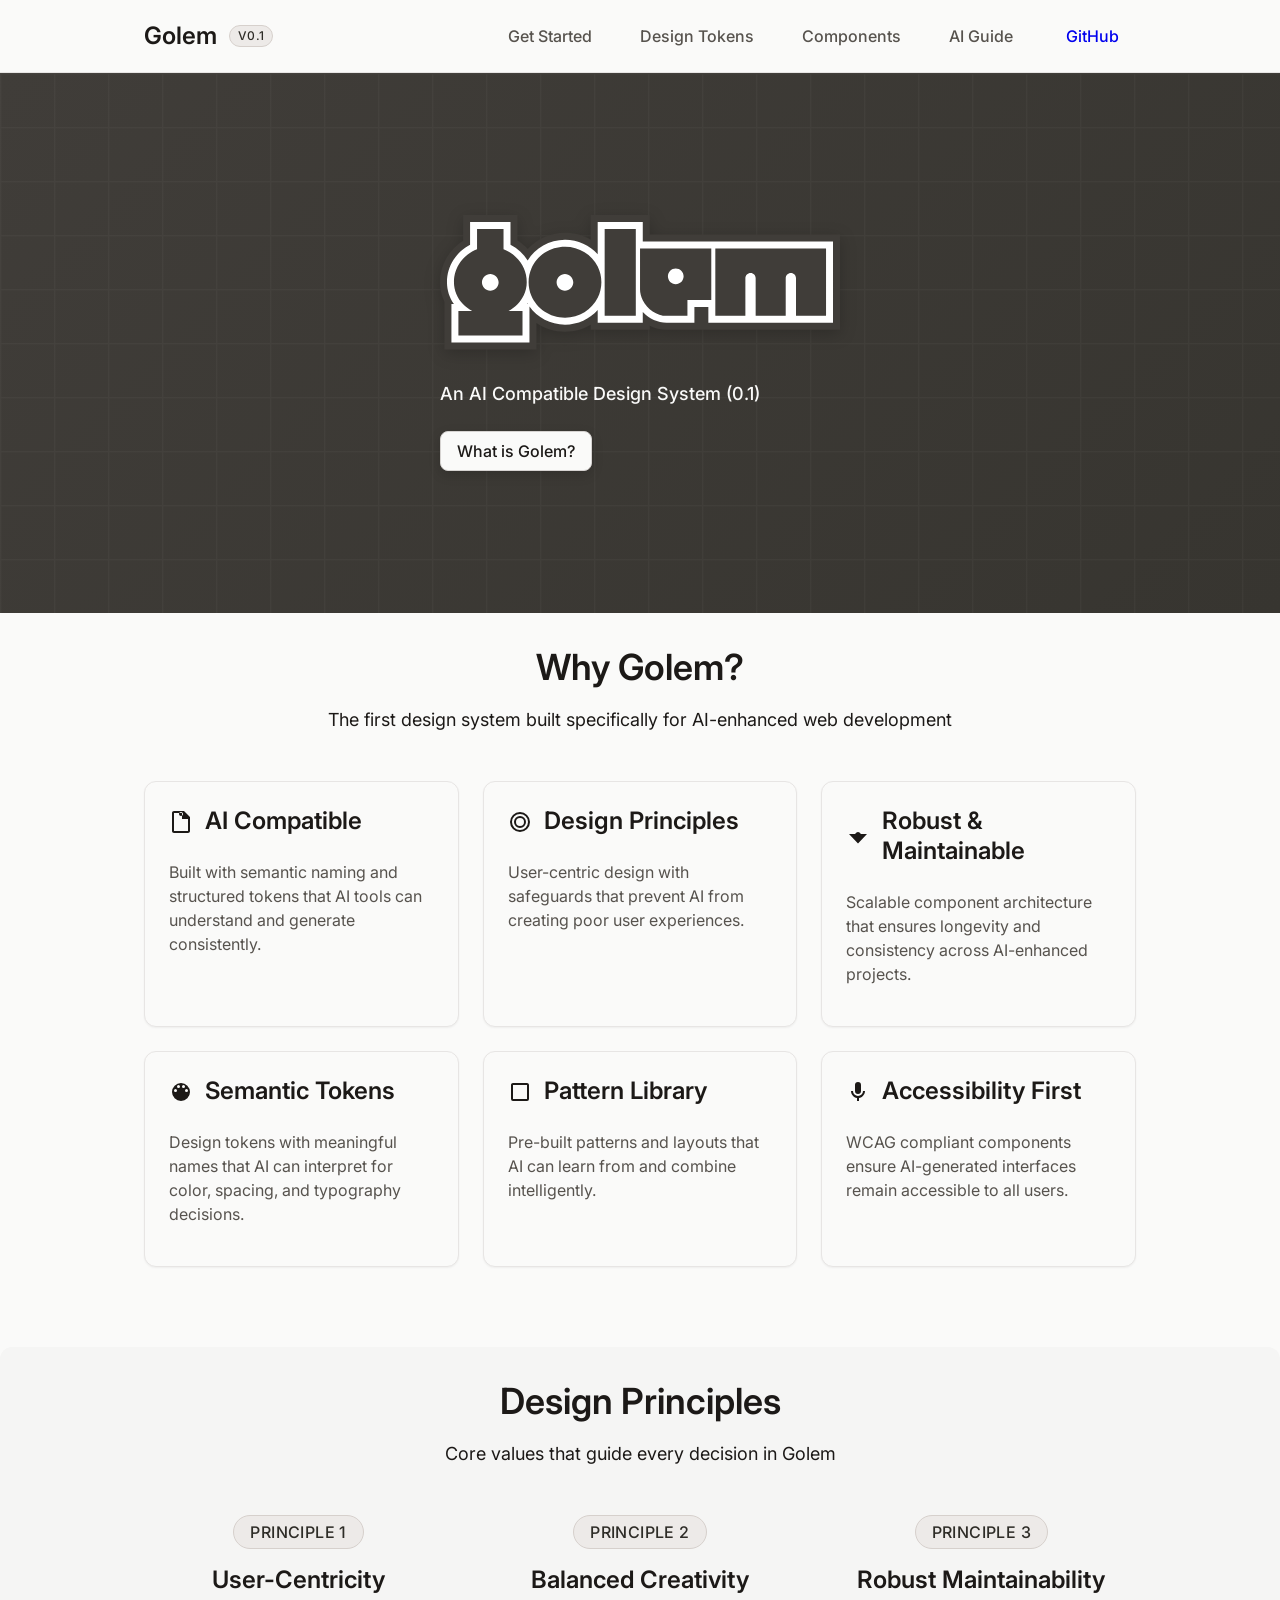
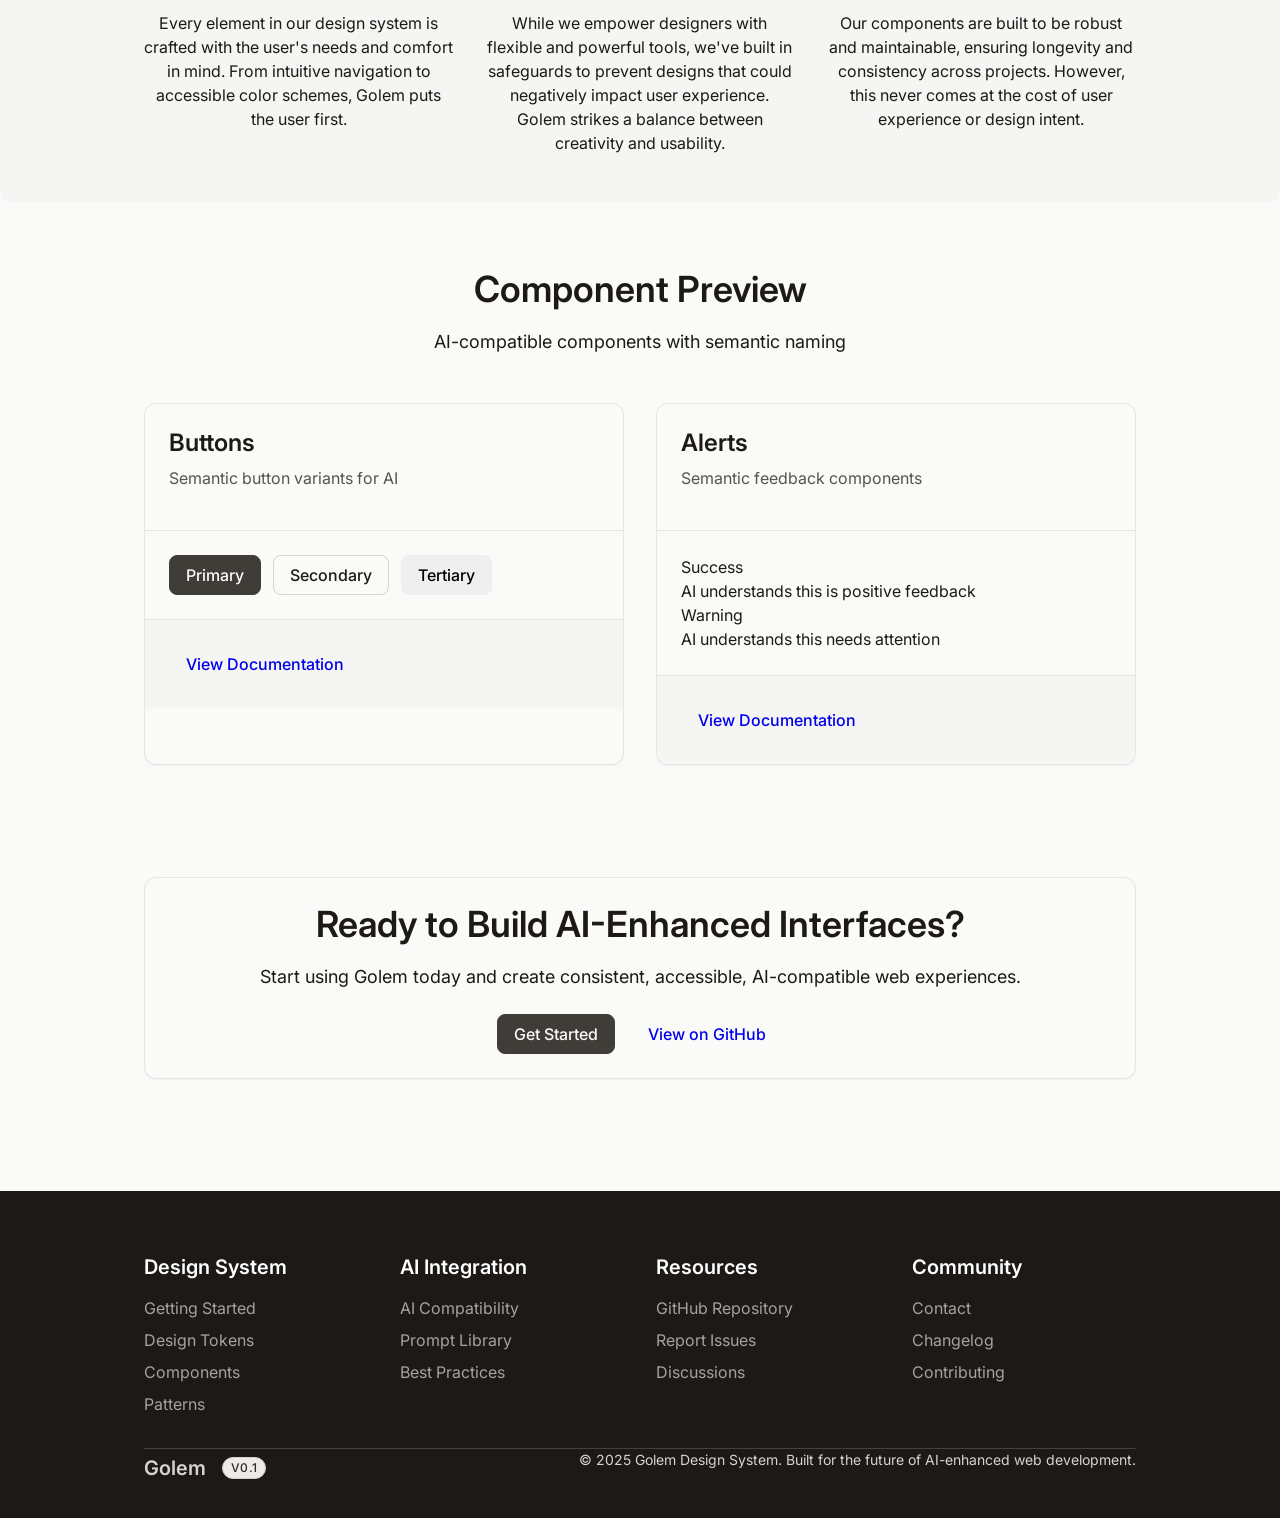
==== commit 5e6aec1a: "dev branch" ====
--- a/index.html
+++ b/index.html
@@ -76,7 +76,7 @@
     <!-- Main Content -->
     <main id="main-content" role="main">
         <!-- Hero Section -->
-        <!-- Updated Hero Section -->
+       <!-- Updated Hero Section - No emojis, just clean text -->
 <section class="golem-hero">
     <div class="golem-container">
         <div class="golem-flex golem-flex-col golem-items-center golem-gap-8 golem-text-center">
@@ -103,94 +103,117 @@
         </div>
     </div>
 </section>
-
-        <!-- Features Section -->
-        <section class="golem-section" aria-labelledby="features-heading">
-            <div class="golem-container">
-                <header class="text-center golem-mb-12">
-                    <h2 id="features-heading" class="golem-text-display-small golem-mb-4">
-                        Why Golem?
-                    </h2>
-                    <p class="golem-text-body-large">
-                        The first design system built specifically for AI-enhanced web development
-                    </p>
-                </header>
-                
-                <div class="golem-grid golem-grid-cols-1 golem-grid-cols-md-2 golem-grid-cols-lg-3 golem-gap-6">
-                    <article class="golem-card">
-                        <div class="golem-card__body">
-                            <div class="golem-flex golem-items-center golem-gap-3 golem-mb-4">
-                                <div class="golem-text-3xl" aria-hidden="true">🤖</div>
-                                <h3 class="golem-card__title golem-mb-0">AI Compatible</h3>
-                            </div>
-                            <p class="golem-card__subtitle golem-mb-0">
-                                Built with semantic naming and structured tokens that AI tools can understand and generate consistently.
-                            </p>
-                        </div>
-                    </article>
-
-                    <article class="golem-card">
-                        <div class="golem-card__body">
-                            <div class="golem-flex golem-items-center golem-gap-3 golem-mb-4">
-                                <div class="golem-text-3xl" aria-hidden="true">🎯</div>
-                                <h3 class="golem-card__title golem-mb-0">Design Principles</h3>
-                            </div>
-                            <p class="golem-card__subtitle golem-mb-0">
-                                User-centric design with safeguards that prevent AI from creating poor user experiences.
-                            </p>
-                        </div>
-                    </article>
-
-                    <article class="golem-card">
-                        <div class="golem-card__body">
-                            <div class="golem-flex golem-items-center golem-gap-3 golem-mb-4">
-                                <div class="golem-text-3xl" aria-hidden="true">🏗️</div>
-                                <h3 class="golem-card__title golem-mb-0">Robust & Maintainable</h3>
-                            </div>
-                            <p class="golem-card__subtitle golem-mb-0">
-                                Scalable component architecture that ensures longevity and consistency across AI-enhanced projects.
-                            </p>
-                        </div>
-                    </article>
-
-                    <article class="golem-card">
-                        <div class="golem-card__body">
-                            <div class="golem-flex golem-items-center golem-gap-3 golem-mb-4">
-                                <div class="golem-text-3xl" aria-hidden="true">🎨</div>
-                                <h3 class="golem-card__title golem-mb-0">Semantic Tokens</h3>
-                            </div>
-                            <p class="golem-card__subtitle golem-mb-0">
-                                Design tokens with meaningful names that AI can interpret for color, spacing, and typography decisions.
-                            </p>
-                        </div>
-                    </article>
-
-                    <article class="golem-card">
-                        <div class="golem-card__body">
-                            <div class="golem-flex golem-items-center golem-gap-3 golem-mb-4">
-                                <div class="golem-text-3xl" aria-hidden="true">📚</div>
-                                <h3 class="golem-card__title golem-mb-0">Pattern Library</h3>
-                            </div>
-                            <p class="golem-card__subtitle golem-mb-0">
-                                Pre-built patterns and layouts that AI can learn from and combine intelligently.
-                            </p>
-                        </div>
-                    </article>
-
-                    <article class="golem-card">
-                        <div class="golem-card__body">
-                            <div class="golem-flex golem-items-center golem-gap-3 golem-mb-4">
-                                <div class="golem-text-3xl" aria-hidden="true">♿</div>
-                                <h3 class="golem-card__title golem-mb-0">Accessibility First</h3>
-                            </div>
-                            <p class="golem-card__subtitle golem-mb-0">
-                                WCAG compliant components ensure AI-generated interfaces remain accessible to all users.
-                            </p>
-                        </div>
-                    </article>
-                </div>
-            </div>
-        </section>
+<!-- Updated Features Section - Clean icons -->
+<section class="golem-section" aria-labelledby="features-heading">
+    <div class="golem-container">
+        <header class="text-center golem-mb-12">
+            <h2 id="features-heading" class="golem-text-display-small golem-mb-4">
+                Why Golem?
+            </h2>
+            <p class="golem-text-body-large">
+                The first design system built specifically for AI-enhanced web development
+            </p>
+        </header>
+        
+        <div class="golem-grid golem-grid-cols-1 golem-grid-cols-md-2 golem-grid-cols-lg-3 golem-gap-6">
+            <article class="golem-card">
+                <div class="golem-card__body">
+                    <div class="golem-flex golem-items-center golem-gap-3 golem-mb-4">
+                        <div class="golem-icon golem-icon--primary" aria-hidden="true">
+                            <svg width="24" height="24" viewBox="0 0 24 24" fill="currentColor">
+                                <path d="M12 2C13.1 2 14 2.9 14 4C14 5.1 13.1 6 12 6C10.9 6 10 5.1 10 4C10 2.9 10.9 2 12 2ZM21 9V7L15 1H5C3.89 1 3 1.89 3 3V21C3 22.11 3.89 23 5 23H19C20.11 23 21 22.11 21 21V9M19 21H5V3H13V9H19V21Z"/>
+                            </svg>
+                        </div>
+                        <h3 class="golem-card__title golem-mb-0">AI Compatible</h3>
+                    </div>
+                    <p class="golem-card__subtitle golem-mb-0">
+                        Built with semantic naming and structured tokens that AI tools can understand and generate consistently.
+                    </p>
+                </div>
+            </article>
+
+            <article class="golem-card">
+                <div class="golem-card__body">
+                    <div class="golem-flex golem-items-center golem-gap-3 golem-mb-4">
+                        <div class="golem-icon golem-icon--primary" aria-hidden="true">
+                            <svg width="24" height="24" viewBox="0 0 24 24" fill="currentColor">
+                                <path d="M12,2A10,10 0 0,0 2,12A10,10 0 0,0 12,22A10,10 0 0,0 22,12A10,10 0 0,0 12,2M12,4A8,8 0 0,1 20,12A8,8 0 0,1 12,20A8,8 0 0,1 4,12A8,8 0 0,1 12,4M12,6A6,6 0 0,0 6,12A6,6 0 0,0 12,18A6,6 0 0,0 18,12A6,6 0 0,0 12,6M12,8A4,4 0 0,1 16,12A4,4 0 0,1 12,16A4,4 0 0,1 8,12A4,4 0 0,1 12,8Z"/>
+                            </svg>
+                        </div>
+                        <h3 class="golem-card__title golem-mb-0">Design Principles</h3>
+                    </div>
+                    <p class="golem-card__subtitle golem-mb-0">
+                        User-centric design with safeguards that prevent AI from creating poor user experiences.
+                    </p>
+                </div>
+            </article>
+
+            <article class="golem-card">
+                <div class="golem-card__body">
+                    <div class="golem-flex golem-items-center golem-gap-3 golem-mb-4">
+                        <div class="golem-icon golem-icon--primary" aria-hidden="true">
+                            <svg width="24" height="24" viewBox="0 0 24 24" fill="currentColor">
+                                <path d="M12,18.5L21,9H15L13.5,7.5C13.1,7.1 12.6,6.9 12,6.9S10.9,7.1 10.5,7.5L9,9H3L12,18.5Z"/>
+                            </svg>
+                        </div>
+                        <h3 class="golem-card__title golem-mb-0">Robust & Maintainable</h3>
+                    </div>
+                    <p class="golem-card__subtitle golem-mb-0">
+                        Scalable component architecture that ensures longevity and consistency across AI-enhanced projects.
+                    </p>
+                </div>
+            </article>
+
+            <article class="golem-card">
+                <div class="golem-card__body">
+                    <div class="golem-flex golem-items-center golem-gap-3 golem-mb-4">
+                        <div class="golem-icon golem-icon--primary" aria-hidden="true">
+                            <svg width="24" height="24" viewBox="0 0 24 24" fill="currentColor">
+                                <path d="M17.5,12A1.5,1.5 0 0,1 16,10.5A1.5,1.5 0 0,1 17.5,9A1.5,1.5 0 0,1 19,10.5A1.5,1.5 0 0,1 17.5,12M14.5,8A1.5,1.5 0 0,1 13,6.5A1.5,1.5 0 0,1 14.5,5A1.5,1.5 0 0,1 16,6.5A1.5,1.5 0 0,1 14.5,8M9.5,8A1.5,1.5 0 0,1 8,6.5A1.5,1.5 0 0,1 9.5,5A1.5,1.5 0 0,1 11,6.5A1.5,1.5 0 0,1 9.5,8M6.5,12A1.5,1.5 0 0,1 5,10.5A1.5,1.5 0 0,1 6.5,9A1.5,1.5 0 0,1 8,10.5A1.5,1.5 0 0,1 6.5,12M12,3A9,9 0 0,0 3,12A9,9 0 0,0 12,21A9,9 0 0,0 21,12A9,9 0 0,0 12,3Z"/>
+                            </svg>
+                        </div>
+                        <h3 class="golem-card__title golem-mb-0">Semantic Tokens</h3>
+                    </div>
+                    <p class="golem-card__subtitle golem-mb-0">
+                        Design tokens with meaningful names that AI can interpret for color, spacing, and typography decisions.
+                    </p>
+                </div>
+            </article>
+
+            <article class="golem-card">
+                <div class="golem-card__body">
+                    <div class="golem-flex golem-items-center golem-gap-3 golem-mb-4">
+                        <div class="golem-icon golem-icon--primary" aria-hidden="true">
+                            <svg width="24" height="24" viewBox="0 0 24 24" fill="currentColor">
+                                <path d="M19,3H5C3.89,3 3,3.89 3,5V19A2,2 0 0,0 5,21H19A2,2 0 0,0 21,19V5C21,3.89 20.1,3 19,3M19,19H5V5H19V19Z"/>
+                            </svg>
+                        </div>
+                        <h3 class="golem-card__title golem-mb-0">Pattern Library</h3>
+                    </div>
+                    <p class="golem-card__subtitle golem-mb-0">
+                        Pre-built patterns and layouts that AI can learn from and combine intelligently.
+                    </p>
+                </div>
+            </article>
+
+            <article class="golem-card">
+                <div class="golem-card__body">
+                    <div class="golem-flex golem-items-center golem-gap-3 golem-mb-4">
+                        <div class="golem-icon golem-icon--primary" aria-hidden="true">
+                            <svg width="24" height="24" viewBox="0 0 24 24" fill="currentColor">
+                                <path d="M12,2A3,3 0 0,1 15,5V11A3,3 0 0,1 12,14A3,3 0 0,1 9,11V5A3,3 0 0,1 12,2M19,11C19,14.53 16.39,17.44 13,17.93V21H11V17.93C7.61,17.44 5,14.53 5,11H7A5,5 0 0,0 12,16A5,5 0 0,0 17,11H19Z"/>
+                            </svg>
+                        </div>
+                        <h3 class="golem-card__title golem-mb-0">Accessibility First</h3>
+                    </div>
+                    <p class="golem-card__subtitle golem-mb-0">
+                        WCAG compliant components ensure AI-generated interfaces remain accessible to all users.
+                    </p>
+                </div>
+            </article>
+        </div>
+    </div>
+</section>
 
         <!-- Design Principles Section -->
         <section class="golem-section golem-section--secondary" aria-labelledby="principles-heading">
